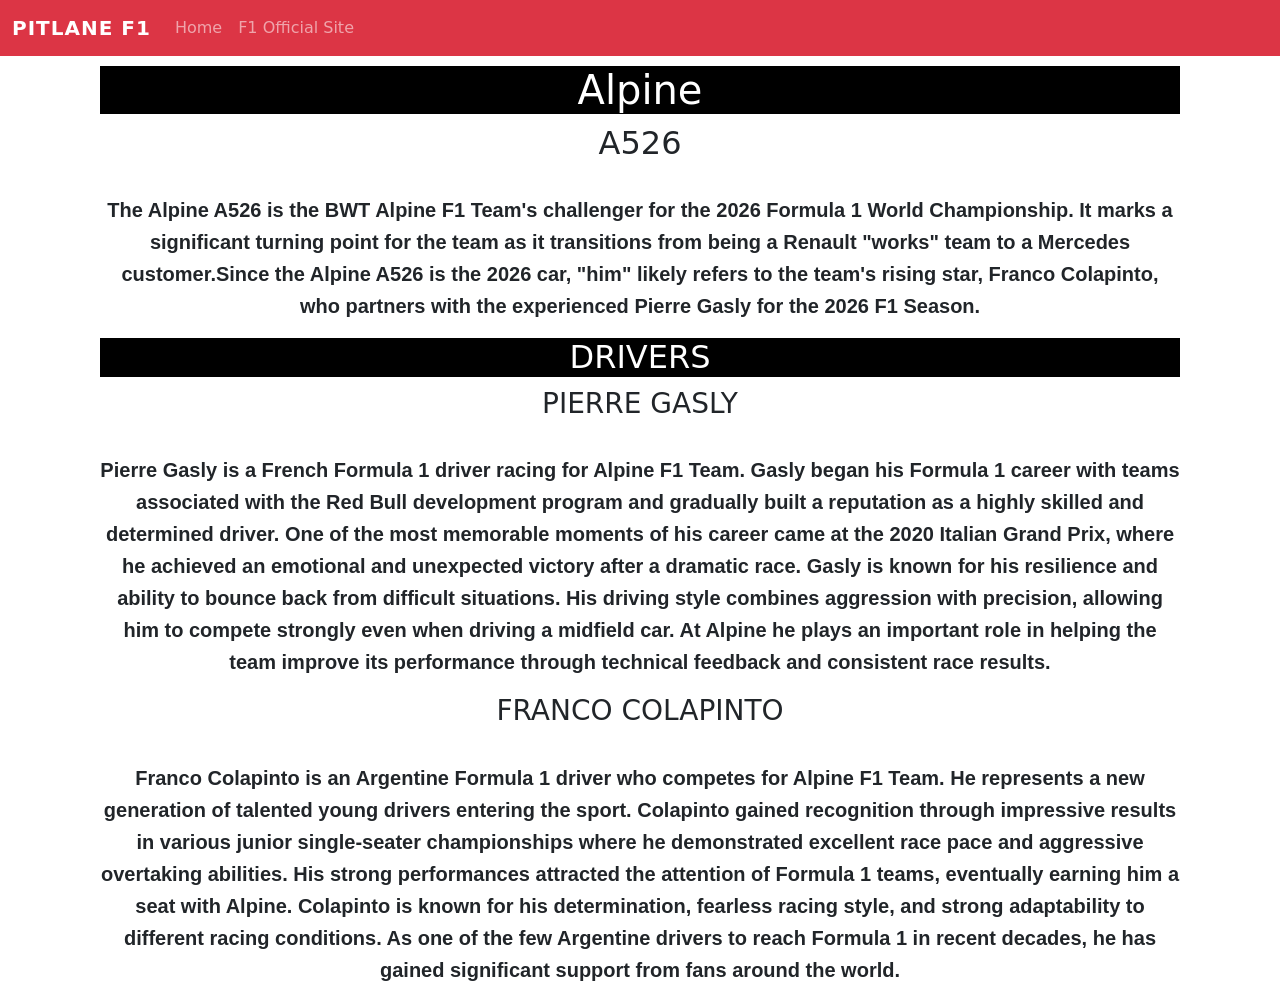
==== alpine.html @ 76310bf6 "Add files via upload" ====
<!DOCTYPE html>
<html lang="en">
<head>
    <meta charset="UTF-8">
    <meta name="viewport" content="width=device-width, initial-scale=1.0">
    <title>PITLANE F1 | Alpine F1</title>
    <link rel="icon" href="https://cdn-icons-png.flaticon.com/128/1023/1023757.png">
    <link rel="stylesheet" href="f1.css">
    <link href="https://cdn.jsdelivr.net/npm/bootstrap@5.3.2/dist/css/bootstrap.min.css"
            rel="stylesheet"
            integrity="sha384-T3c6CoIi6uLrA9TneNEoa7RxnatzjcDSCmG1MXxSR1GAsXEV/Dwwykc2MPK8M2HN"
            crossorigin="anonymous"
            />
</head>
<body>
            <nav class="navbar navbar-expand-lg navbar-dark bg-danger">
                <div class="container-fluid">
                    <a class="navbar-brand" href="#"><b>PITLANE F1</b></a>

                    <button class="navbar-toggler" type="button" data-bs-toggle="collapse" data-bs-target="#navbarSupportedContent" aria-controls="navbarSupportedContent" aria-expanded="false" aria-label="Toggle navigation">
                    <span class="navbar-toggler-icon"></span>
                    </button>

                    <div class="collapse navbar-collapse" id="navbarSupportedContent">

                    <ul class="navbar-nav me-auto mb-2 mb-lg-0">

                        <a class="nav-link" href="index.html">Home</a>

                        <li class="nav-item">
                        <a class="nav-link" href="https://www.formula1.com">F1 Official Site</a>
                        </li>
                        </ul>



                    </div>
                </div>
            </nav>
            <div style="text-align: center; margin-left: 100px; margin-right: 100px;">

    <h1 style="background-color: black; color:white; margin: 10px 0px 10px 0px;">Alpine</h1>

    <h2>A526</h2>

    <img src="https://alpinef1-assets.dropt.app/Alpine_A526_6a5062fddc.png" alt="" style="height: 250px; margin: 10px 0px 0px 0px;"><br>

    <p style="font-size:20px; font-family:'Trebuchet MS', 'Lucida Sans Unicode', 'Lucida Grande', 'Lucida Sans', Arial, sans-serif; line-height:1.6;"><b>
        The Alpine A526 is the BWT Alpine F1 Team's challenger for the 2026 Formula 1 World Championship. It marks a significant turning point for the team as it transitions from being a Renault "works" team to a Mercedes customer.Since the Alpine A526 is the 2026 car, "him" likely refers to the team's rising star, Franco Colapinto, who partners with the experienced Pierre Gasly for the 2026 F1 Season.
    </b></p>

    <h2 style="background-color: black; color:white; margin: 10px 0px 10px 0px;">DRIVERS</h2>

    <h3 style="margin: 10px 0px 10px 0px;">PIERRE GASLY</h3>
    <img src="https://media.formula1.com/image/upload/c_lfill,w_2048/q_auto/v1740000000/fom-website/2025/Brazil%20(Sao%20Paulo%20GP)/Gasly%20Brazil.webp" alt="" style="height: 250px;">

    <p style="font-size:20px; font-family:'Trebuchet MS', 'Lucida Sans Unicode', 'Lucida Grande', 'Lucida Sans', Arial, sans-serif; line-height:1.6;"><b>
       Pierre Gasly is a French Formula 1 driver racing for Alpine F1 Team. Gasly began his Formula 1 career with teams associated with the Red Bull development program and gradually built a reputation as a highly skilled and determined driver. One of the most memorable moments of his career came at the 2020 Italian Grand Prix, where he achieved an emotional and unexpected victory after a dramatic race. Gasly is known for his resilience and ability to bounce back from difficult situations. His driving style combines aggression with precision, allowing him to compete strongly even when driving a midfield car. At Alpine he plays an important role in helping the team improve its performance through technical feedback and consistent race results.
    </b></p>

    <h3 style="margin: 10px 0px 10px 0px;">FRANCO COLAPINTO</h3>
    <img src="https://cdn-5.motorsport.com/images/amp/0RrQAzv0/s1000/franco-colapinto-alpine-2.jpg" alt="" height="250px">
    <p style="font-size:20px; font-family: 'Trebuchet MS', 'Lucida Sans Unicode', 'Lucida Grande', 'Lucida Sans', Arial, sans-serif; line-height:1.6;"><b>
      Franco Colapinto is an Argentine Formula 1 driver who competes for Alpine F1 Team. He represents a new generation of talented young drivers entering the sport. Colapinto gained recognition through impressive results in various junior single-seater championships where he demonstrated excellent race pace and aggressive overtaking abilities. His strong performances attracted the attention of Formula 1 teams, eventually earning him a seat with Alpine. Colapinto is known for his determination, fearless racing style, and strong adaptability to different racing conditions. As one of the few Argentine drivers to reach Formula 1 in recent decades, he has gained significant support from fans around the world.
    </b></p>
            </div>
</body>
</html>
---- f1.css ----
body{
background:black;
color:white;
font-family:Arial, Helvetica, sans-serif;
background-image: url(https://s3.amazonaws.com/shecodesio-production/uploads/files/000/116/191/original/F1-logo-red-on-white.jpeg?1708530205);
background-size: cover;
background-position: center;
background-repeat: no-repeat;
height: 100vh;
background-attachment: fixed;
}

.navbar{
background:#e10600;
position: sticky;
top: 0;
}

.navbar-nav .nav-link{
    white-space: nowrap;
}

.navbar-brand{
font-size:22px;
letter-spacing:1px;
}

h2{
font-weight:700;
color:white;
}

.card{
background:black;
border:none;
color:white;
transition:0.3s;
}

.card img{
    height:200px;
    width:100%;
    object-fit:contain;
    padding:20px;
    background:white;
}

.card-img-top{
height:200px;
object-fit:cover;
}

.btn-danger{
background:rgb(208, 0, 0);
border:none;
}

.btn-danger:hover{
background:rgb(254, 67, 67);
}

footer{
background:black;
font-size:14px;
}
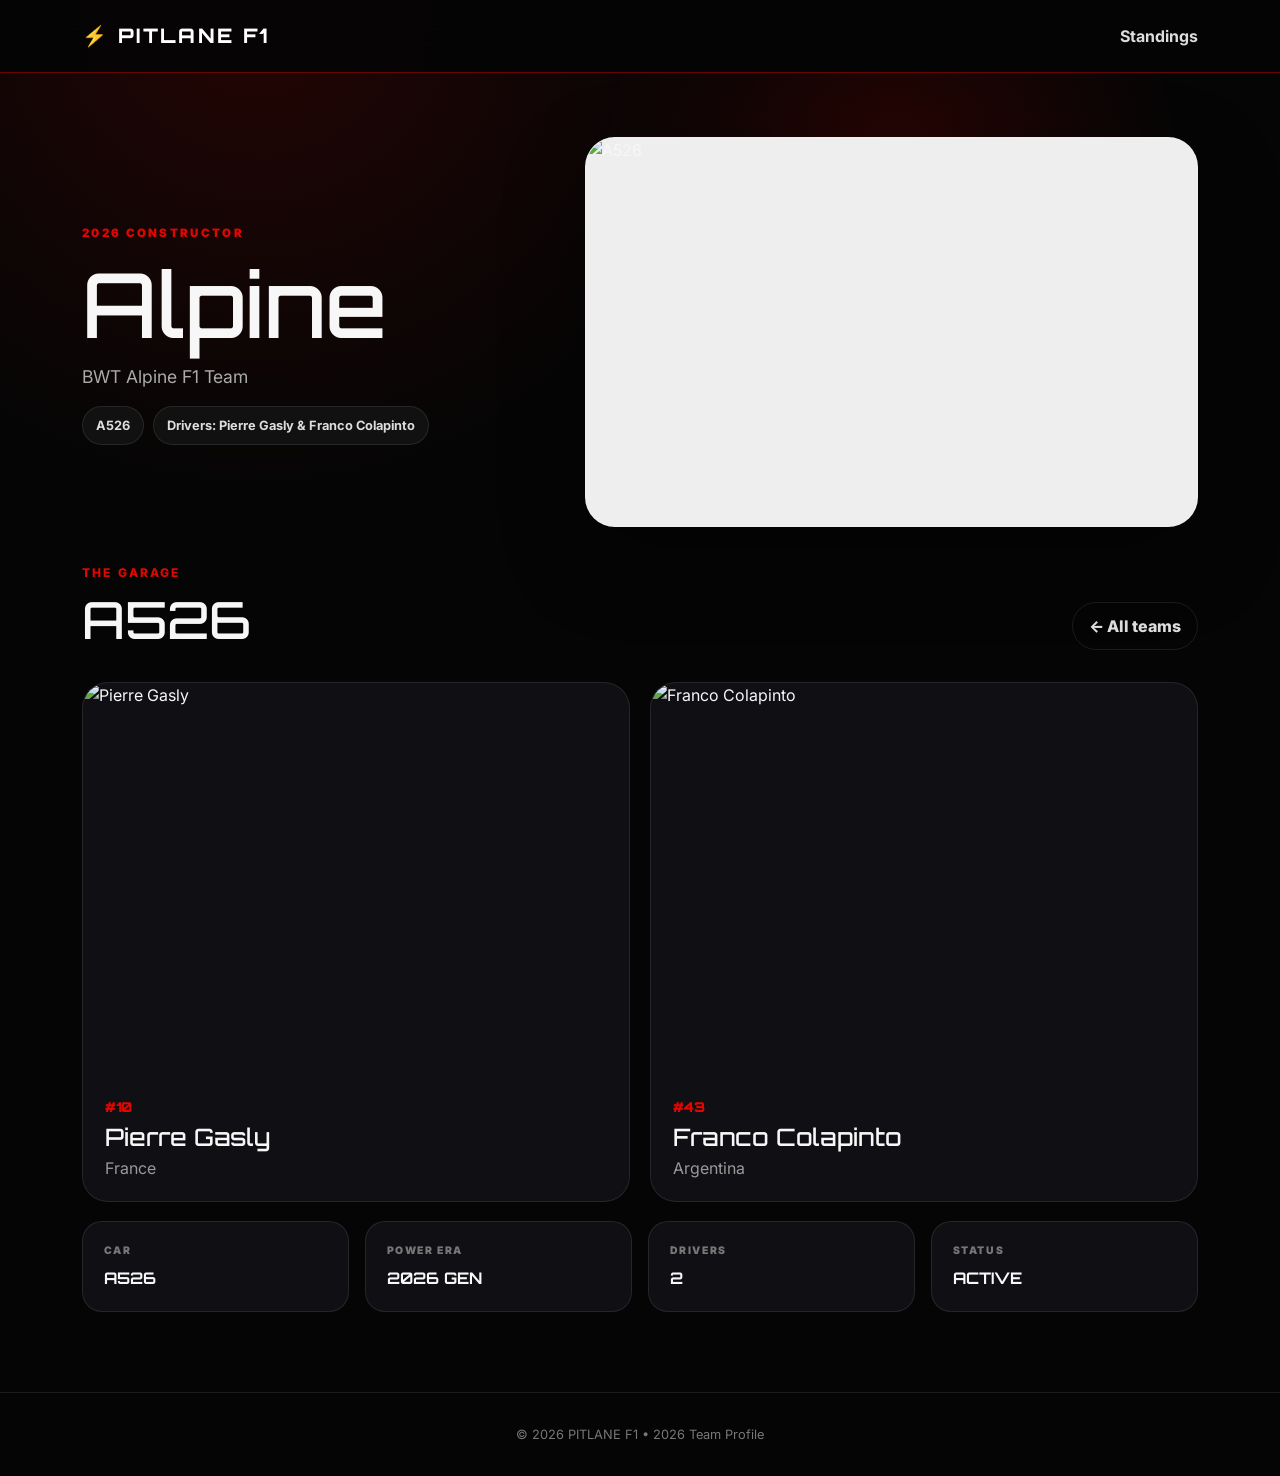
==== commit 9082aaaf: "Add files via upload" ====
--- a/alpine.html
+++ b/alpine.html
@@ -1,68 +1,33 @@
-<!DOCTYPE html>
-<html lang="en">
-<head>
-    <meta charset="UTF-8">
-    <meta name="viewport" content="width=device-width, initial-scale=1.0">
-    <title>PITLANE F1 | Alpine F1</title>
-    <link rel="icon" href="https://cdn-icons-png.flaticon.com/128/1023/1023757.png">
-    <link rel="stylesheet" href="f1.css">
-    <link href="https://cdn.jsdelivr.net/npm/bootstrap@5.3.2/dist/css/bootstrap.min.css"
-            rel="stylesheet"
-            integrity="sha384-T3c6CoIi6uLrA9TneNEoa7RxnatzjcDSCmG1MXxSR1GAsXEV/Dwwykc2MPK8M2HN"
-            crossorigin="anonymous"
-            />
-</head>
-<body>
-            <nav class="navbar navbar-expand-lg navbar-dark bg-danger">
-                <div class="container-fluid">
-                    <a class="navbar-brand" href="#"><b>PITLANE F1</b></a>
-
-                    <button class="navbar-toggler" type="button" data-bs-toggle="collapse" data-bs-target="#navbarSupportedContent" aria-controls="navbarSupportedContent" aria-expanded="false" aria-label="Toggle navigation">
-                    <span class="navbar-toggler-icon"></span>
-                    </button>
-
-                    <div class="collapse navbar-collapse" id="navbarSupportedContent">
-
-                    <ul class="navbar-nav me-auto mb-2 mb-lg-0">
-
-                        <a class="nav-link" href="index.html">Home</a>
-
-                        <li class="nav-item">
-                        <a class="nav-link" href="https://www.formula1.com">F1 Official Site</a>
-                        </li>
-                        </ul>
-
-
-
-                    </div>
-                </div>
-            </nav>
-            <div style="text-align: center; margin-left: 100px; margin-right: 100px;">
-
-    <h1 style="background-color: black; color:white; margin: 10px 0px 10px 0px;">Alpine</h1>
-
-    <h2>A526</h2>
-
-    <img src="https://alpinef1-assets.dropt.app/Alpine_A526_6a5062fddc.png" alt="" style="height: 250px; margin: 10px 0px 0px 0px;"><br>
-
-    <p style="font-size:20px; font-family:'Trebuchet MS', 'Lucida Sans Unicode', 'Lucida Grande', 'Lucida Sans', Arial, sans-serif; line-height:1.6;"><b>
-        The Alpine A526 is the BWT Alpine F1 Team's challenger for the 2026 Formula 1 World Championship. It marks a significant turning point for the team as it transitions from being a Renault "works" team to a Mercedes customer.Since the Alpine A526 is the 2026 car, "him" likely refers to the team's rising star, Franco Colapinto, who partners with the experienced Pierre Gasly for the 2026 F1 Season.
-    </b></p>
-
-    <h2 style="background-color: black; color:white; margin: 10px 0px 10px 0px;">DRIVERS</h2>
-
-    <h3 style="margin: 10px 0px 10px 0px;">PIERRE GASLY</h3>
-    <img src="https://media.formula1.com/image/upload/c_lfill,w_2048/q_auto/v1740000000/fom-website/2025/Brazil%20(Sao%20Paulo%20GP)/Gasly%20Brazil.webp" alt="" style="height: 250px;">
-
-    <p style="font-size:20px; font-family:'Trebuchet MS', 'Lucida Sans Unicode', 'Lucida Grande', 'Lucida Sans', Arial, sans-serif; line-height:1.6;"><b>
-       Pierre Gasly is a French Formula 1 driver racing for Alpine F1 Team. Gasly began his Formula 1 career with teams associated with the Red Bull development program and gradually built a reputation as a highly skilled and determined driver. One of the most memorable moments of his career came at the 2020 Italian Grand Prix, where he achieved an emotional and unexpected victory after a dramatic race. Gasly is known for his resilience and ability to bounce back from difficult situations. His driving style combines aggression with precision, allowing him to compete strongly even when driving a midfield car. At Alpine he plays an important role in helping the team improve its performance through technical feedback and consistent race results.
-    </b></p>
-
-    <h3 style="margin: 10px 0px 10px 0px;">FRANCO COLAPINTO</h3>
-    <img src="https://cdn-5.motorsport.com/images/amp/0RrQAzv0/s1000/franco-colapinto-alpine-2.jpg" alt="" height="250px">
-    <p style="font-size:20px; font-family: 'Trebuchet MS', 'Lucida Sans Unicode', 'Lucida Grande', 'Lucida Sans', Arial, sans-serif; line-height:1.6;"><b>
-      Franco Colapinto is an Argentine Formula 1 driver who competes for Alpine F1 Team. He represents a new generation of talented young drivers entering the sport. Colapinto gained recognition through impressive results in various junior single-seater championships where he demonstrated excellent race pace and aggressive overtaking abilities. His strong performances attracted the attention of Formula 1 teams, eventually earning him a seat with Alpine. Colapinto is known for his determination, fearless racing style, and strong adaptability to different racing conditions. As one of the few Argentine drivers to reach Formula 1 in recent decades, he has gained significant support from fans around the world.
-    </b></p>
-            </div>
-</body>
-</html>+<!DOCTYPE html>
+<html lang="en">
+ <head>
+  <meta charset="utf-8"/>
+  <meta content="width=device-width,initial-scale=1" name="viewport"/>
+  <title>
+   Alpine | PITLANE F1
+  </title>
+  <link href="https://cdn.jsdelivr.net/npm/bootstrap@5.3.3/dist/css/bootstrap.min.css" rel="stylesheet"/>
+  <link href="f1.css" rel="stylesheet"/>
+ </head>
+ <body>
+  <nav class="navbar navbar-expand-lg navbar-dark">
+   <div class="container">
+    <a class="navbar-brand" href="index.html">
+     ⚡ PITLANE F1
+    </a>
+    <a class="nav-link" href="standings.html">
+     Standings
+    </a>
+   </div>
+  </nav>
+  <main data-team="alpine" id="team-page">
+  </main>
+  <footer class="footer">
+   &copy; 2026 PITLANE F1 &bull; 2026 Team Profile
+  </footer>
+  <script src="teams-data.js">
+  </script>
+  <script src="pitlane.js">
+  </script>
+ </body>
+</html>
--- a/f1.css
+++ b/f1.css
@@ -1,65 +1,426 @@
-body{
-background:black;
-color:white;
-font-family:Arial, Helvetica, sans-serif;
-background-image: url(https://s3.amazonaws.com/shecodesio-production/uploads/files/000/116/191/original/F1-logo-red-on-white.jpeg?1708530205);
-background-size: cover;
-background-position: center;
-background-repeat: no-repeat;
-height: 100vh;
-background-attachment: fixed;
-}
-
-.navbar{
-background:#e10600;
-position: sticky;
-top: 0;
-}
-
-.navbar-nav .nav-link{
-    white-space: nowrap;
-}
-
-.navbar-brand{
-font-size:22px;
-letter-spacing:1px;
-}
-
-h2{
-font-weight:700;
-color:white;
-}
-
-.card{
-background:black;
-border:none;
-color:white;
-transition:0.3s;
-}
-
-.card img{
-    height:200px;
-    width:100%;
-    object-fit:contain;
-    padding:20px;
-    background:white;
-}
-
-.card-img-top{
-height:200px;
-object-fit:cover;
-}
-
-.btn-danger{
-background:rgb(208, 0, 0);
-border:none;
-}
-
-.btn-danger:hover{
-background:rgb(254, 67, 67);
-}
-
-footer{
-background:black;
-font-size:14px;
-}+@import url('https://fonts.googleapis.com/css2?family=Inter:wght@400;500;600;700;800;900&family=Orbitron:wght@600;700;800&display=swap');
+:root {
+    --accent:#e10600;
+    --bg:#050505;
+    --panel:#0d0d0f;
+    --panel2:#121216;
+    --text:#f7f7f7;
+    --muted:#a8a8b2;
+    --line:rgba(255,255,255,.09)
+}
+* {
+    box-sizing:border-box
+}
+html {
+    scroll-behavior:smooth
+}
+body {
+    margin:0;
+    background:radial-gradient(circle at 20% 0%,rgba(225,6,0,.14),transparent 28%),var(--bg);
+    color:var(--text);
+    font-family:Inter,Arial,sans-serif
+}
+.navbar {
+    background:rgba(5,5,5,.92);
+    backdrop-filter:blur(18px);
+    border-bottom:1px solid rgba(225,6,0,.45);
+    padding:1rem 0;
+    position:sticky;
+    top:0;
+    z-index:1000
+}
+.navbar-brand {
+    font-family:Orbitron,sans-serif;
+    font-weight:800;
+    letter-spacing:.12em;
+    color:#fff!important
+}
+.nav-link {
+    color:#ddd!important;
+    font-weight:700
+}
+.nav-link:hover {
+    color:#e10600!important
+}
+.hero {
+    min-height:88vh;
+    display:flex;
+    align-items:center;
+    background:linear-gradient(90deg,rgba(0,0,0,.88),rgba(0,0,0,.48),rgba(0,0,0,.8)),url('PITLANE_F1.jpg') center/cover
+}
+.hero-inner {
+    padding:8rem 1rem
+}
+.hero-label,.eyebrow {
+    font-size:.75rem;
+    font-weight:800;
+    letter-spacing:.18em;
+    color:#e10600
+}
+.hero-label {
+    display:inline-block;
+    background:#fff;
+    padding:.7rem 1rem;
+    border-radius:999px;
+    margin-bottom:1.5rem
+}
+.hero h1 {
+    font-family:Orbitron,sans-serif;
+    font-size:clamp(2.8rem,7vw,6.8rem);
+    line-height:.95;
+    letter-spacing:-.04em;
+    font-weight:900;
+    margin:0 0 1.5rem
+}
+.hero h1 span {
+    color:#e10600
+}
+.hero p {
+    max-width:720px;
+    color:#d0d0d4;
+    font-size:1.08rem;
+    line-height:1.8
+}
+.hero-cta,.team-btn,.ghost-btn {
+    display:inline-flex;
+    align-items:center;
+    justify-content:center;
+    text-decoration:none;
+    font-weight:800;
+    border-radius:999px
+}
+.hero-cta {
+    margin-top:1.3rem;
+    background:#e10600;
+    color:#050505;
+    padding:1rem 1.5rem
+}
+.hero-cta:hover {
+    background:#fff;
+    color:#e10600
+}
+.section-block {
+    padding:5rem 0
+}
+.section-head {
+    display:flex;
+    justify-content:space-between;
+    align-items:end;
+    gap:1rem;
+    margin-bottom:2rem
+}
+.section-head h2 {
+    font-family:Orbitron,sans-serif;
+    font-size:clamp(2rem,4vw,3.2rem);
+    margin:.35rem 0 0
+}
+.section-note,.live-status {
+    color:#85858e;
+    font-size:.78rem;
+    font-weight:700;
+    letter-spacing:.08em
+}
+.team-grid {
+    display:grid;
+    grid-template-columns:repeat(3,1fr);
+    gap:1.2rem
+}
+.team-card {
+    background:linear-gradient(145deg,#111115,#09090b);
+    border:1px solid var(--line);
+    border-radius:26px;
+    overflow:hidden;
+    transition:.35s;
+    box-shadow:0 15px 50px rgba(0,0,0,.25)
+}
+.team-card:hover {
+    transform:translateY(-8px);
+    border-color:rgba(225,6,0,.6);
+    box-shadow:0 25px 70px rgba(225,6,0,.14)
+}
+.team-card-media {
+    height:260px;
+    background:#f4f4f4;
+    position:relative;
+    overflow:hidden
+}
+.media-img {
+    width:100%;
+    height:100%;
+    display:block;
+    object-fit:cover
+}
+.team-card-media .media-img {
+    object-fit:cover
+}
+.team-badge {
+    position:absolute;
+    top:1rem;
+    right:1rem;
+    background:#050505;
+    color:#fff;
+    border:1px solid rgba(255,255,255,.18);
+    padding:.4rem .65rem;
+    border-radius:999px;
+    font-size:.7rem;
+    font-weight:800
+}
+.team-card-body {
+    padding:1.5rem
+}
+.team-card h3 {
+    font-family:Orbitron,sans-serif;
+    margin:.35rem 0;
+    font-size:1.5rem
+}
+.team-meta {
+    display:flex;
+    justify-content:space-between;
+    color:#bbb;
+    font-size:.82rem;
+    font-weight:800;
+    margin:.8rem 0
+}
+.drivers-mini {
+    display:flex;
+    gap:.5rem;
+    flex-wrap:wrap;
+    margin-bottom:1.2rem
+}
+.drivers-mini span {
+    background:#1a1a1f;
+    border:1px solid var(--line);
+    padding:.45rem .6rem;
+    border-radius:999px;
+    font-size:.72rem
+}
+.team-btn {
+    background:#fff;
+    color:#050505;
+    padding:.75rem 1rem
+}
+.team-btn:hover {
+    background:#e10600;
+    color:#050505
+}
+.standings-section {
+    background:linear-gradient(180deg,#09090b,#050505);
+    border-top:1px solid var(--line)
+}
+.tables-grid {
+    display:grid;
+    grid-template-columns:1fr 1fr;
+    gap:1.2rem
+}
+.standings-card {
+    background:#0d0d10;
+    border:1px solid var(--line);
+    border-radius:26px;
+    padding:1.3rem;
+    overflow:hidden
+}
+.standings-card h3 {
+    font-family:Orbitron,sans-serif;
+    margin:.4rem .5rem 1rem
+}
+.table-wrap {
+    overflow:auto
+}
+table {
+    width:100%;
+    border-collapse:collapse;
+    min-width:420px
+}
+th,td {
+    text-align:left;
+    padding:.85rem .55rem;
+    border-bottom:1px solid var(--line);
+    font-size:.85rem
+}
+th {
+    font-size:.68rem;
+    color:#777;
+    letter-spacing:.12em
+}
+tbody tr:hover {
+    background:rgba(255,255,255,.03)
+}
+td:last-child {
+    text-align:right;
+    color:#fff
+}
+.team-hero {
+    padding:4rem 0 2rem;
+    background:radial-gradient(circle at 70% 20%,rgba(225,6,0,.16),transparent 30%)
+}
+.team-hero .container {
+    display:grid;
+    grid-template-columns:1fr 1.3fr;
+    gap:2rem;
+    align-items:center
+}
+.hero-kicker {
+    color:#e10600;
+    font-size:.72rem;
+    font-weight:900;
+    letter-spacing:.2em
+}
+.team-hero h1 {
+    font-family:Orbitron,sans-serif;
+    font-size:clamp(3rem,7vw,6rem);
+    margin:.4rem 0
+}
+.team-hero p {
+    color:#aaa;
+    font-size:1.1rem
+}
+.hero-pills {
+    display:flex;
+    gap:.6rem;
+    flex-wrap:wrap
+}
+.hero-pills span {
+    padding:.55rem .8rem;
+    border:1px solid var(--line);
+    background:#111;
+    border-radius:999px;
+    color:#ddd;
+    font-size:.8rem;
+    font-weight:700
+}
+.hero-car {
+    height:390px;
+    background:#eee;
+    border-radius:30px;
+    overflow:hidden;
+    border:1px solid var(--line);
+    box-shadow:0 30px 80px rgba(0,0,0,.35)
+}
+.hero-car .media-img {
+    object-fit:cover
+}
+.team-detail {
+    padding-bottom:5rem
+}
+.ghost-btn {
+    padding:.7rem 1rem;
+    border:1px solid var(--line);
+    color:#ddd
+}
+.driver-grid {
+    display:grid;
+    grid-template-columns:repeat(2,1fr);
+    gap:1.2rem
+}
+.driver-panel {
+    background:#101014;
+    border:1px solid var(--line);
+    border-radius:26px;
+    overflow:hidden;
+    position:relative
+}
+.driver-panel .media-img {
+    height:390px;
+    object-fit:cover
+}
+.driver-info {
+    padding:1.3rem 1.4rem
+}
+.driver-number {
+    color:#e10600;
+    font-family:Orbitron;
+    font-size:.85rem;
+    font-weight:900
+}
+.driver-info h3 {
+    font-family:Orbitron;
+    margin:.3rem 0;
+    font-size:1.5rem
+}
+.driver-info p {
+    color:#999;
+    margin:0
+}
+.team-stats-grid {
+    display:grid;
+    grid-template-columns:repeat(4,1fr);
+    gap:1rem;
+    margin-top:1.2rem
+}
+.team-stats-grid>div {
+    background:#101014;
+    border:1px solid var(--line);
+    border-radius:20px;
+    padding:1.3rem
+}
+.team-stats-grid small {
+    display:block;
+    color:#777;
+    font-size:.65rem;
+    font-weight:900;
+    letter-spacing:.15em
+}
+.team-stats-grid strong {
+    display:block;
+    margin-top:.45rem;
+    font-family:Orbitron
+}
+.footer {
+    padding:2rem 1rem;
+    border-top:1px solid var(--line);
+    text-align:center;
+    color:#777;
+    font-size:.8rem
+}
+@media(max-width:992px) {
+    .team-grid {
+        grid-template-columns:repeat(2,1fr)
+    }
+    .tables-grid {
+        grid-template-columns:1fr
+    }
+    .team-hero .container {
+        grid-template-columns:1fr
+    }
+    .team-stats-grid {
+        grid-template-columns:repeat(2,1fr)
+    }
+}
+@media(max-width:650px) {
+    .team-grid,.driver-grid {
+        grid-template-columns:1fr
+    }
+    .hero-inner {
+        padding:5rem 1rem
+    }
+    .section-block {
+        padding:3.5rem 0
+    }
+    .section-head {
+        align-items:start;
+        flex-direction:column
+    }
+    .team-card-media {
+        height:220px
+    }
+    .hero-car {
+        height:250px
+    }
+    .driver-panel .media-img {
+        height:330px
+    }
+    .team-stats-grid {
+        grid-template-columns:1fr 1fr
+    }
+}
+.standings-hero {
+    min-height: 55vh;
+    display: flex;
+    align-items: center;
+    background: linear-gradient(90deg, rgba(0, 0, 0, .9), rgba(0, 0, 0, .55)), url('PITLANE_F1.jpg') center / cover;
+}
+
+.standings-hero .hero-inner {
+    padding: 6rem 1rem;
+}
+
